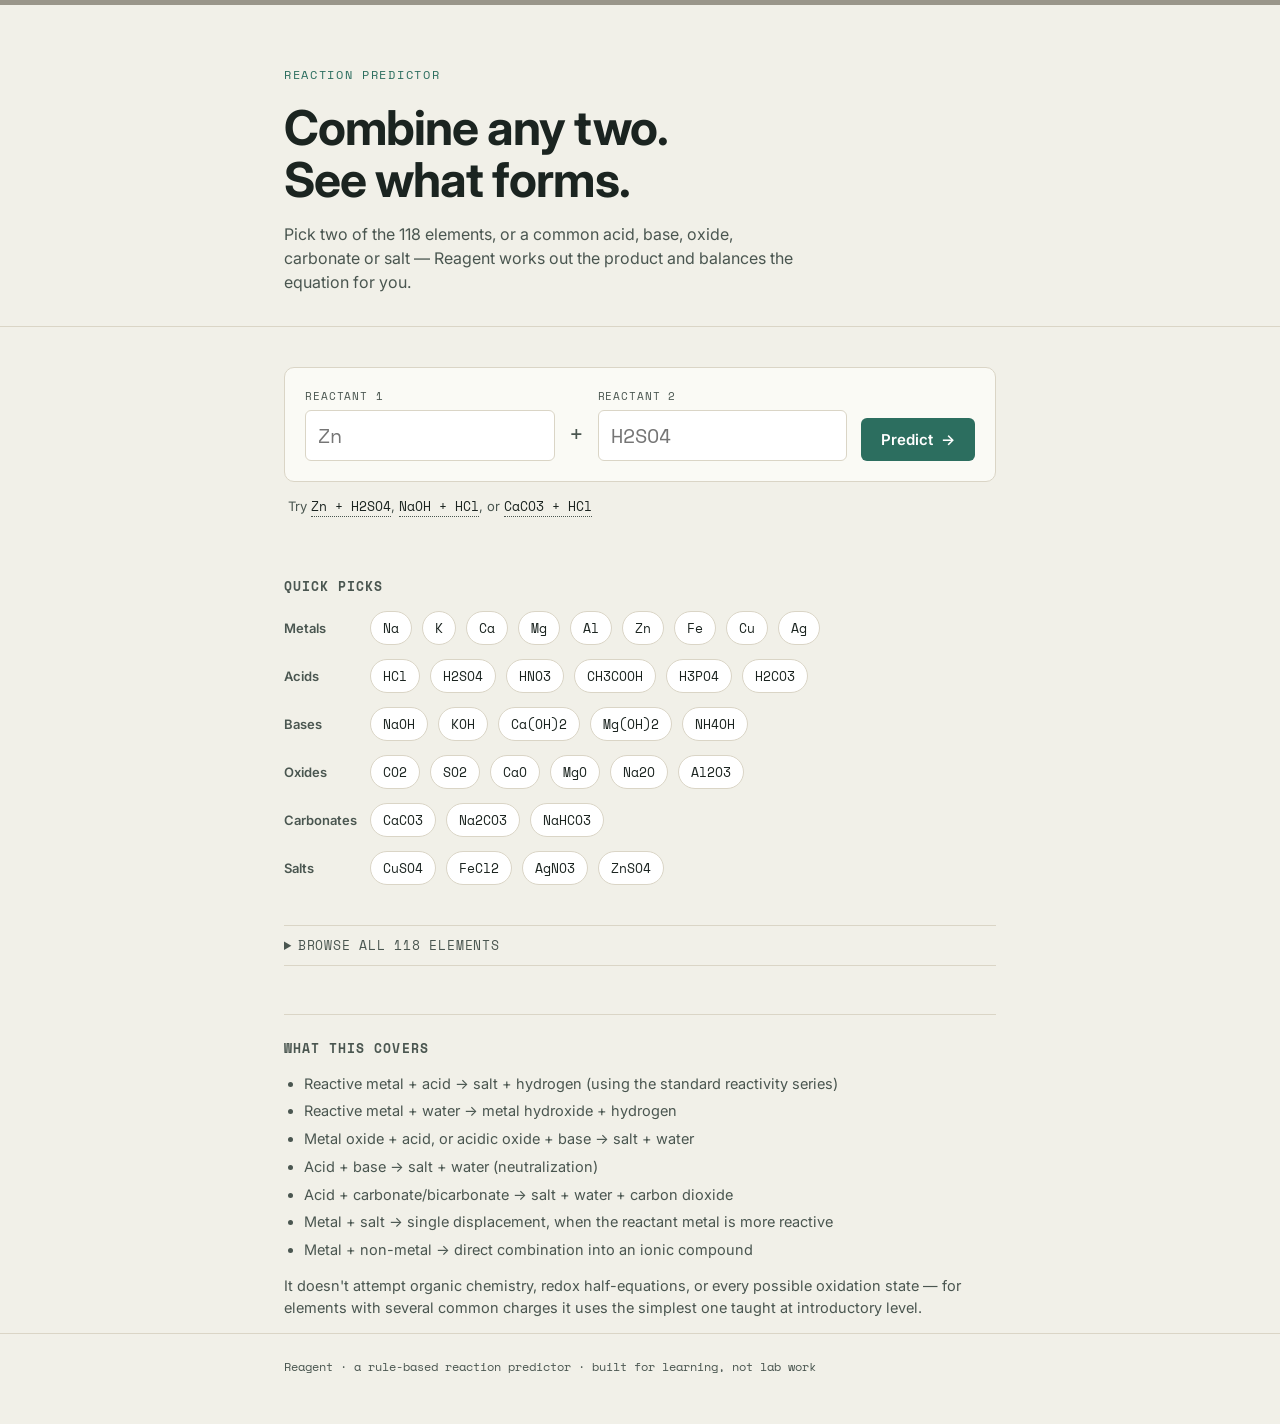
==== index.html @ 2b6641f4 "Add files via upload" ====
<!DOCTYPE html>
<html lang="en">
<head>
<meta charset="UTF-8">
<meta name="viewport" content="width=device-width, initial-scale=1.0">
<title>Reagent — reaction predictor</title>
<meta name="description" content="Combine any two elements or compounds and see the balanced reaction they form.">
<link rel="preconnect" href="https://fonts.googleapis.com">
<link rel="preconnect" href="https://fonts.gstatic.com" crossorigin>
<link href="https://fonts.googleapis.com/css2?family=Space+Mono:wght@400;700&family=Inter:wght@400;500;600;700&display=swap" rel="stylesheet">
<link rel="stylesheet" href="styles.css">
</head>
<body>

<div class="indicator-rail" id="indicatorRail" aria-hidden="true"></div>

<header class="site-header">
  <div class="wrap">
    <span class="eyebrow">Reaction Predictor</span>
    <h1>Combine any two.<br>See what forms.</h1>
    <p class="lede">Pick two of the 118 elements, or a common acid, base, oxide, carbonate or salt — Reagent works out the product and balances the equation for you.</p>
  </div>
</header>

<main class="wrap">

  <section class="equation-card" aria-label="Reaction input">
    <div class="equation-bar">
      <div class="field">
        <label for="inputA">Reactant 1</label>
        <input id="inputA" type="text" list="compoundList" placeholder="Zn" autocomplete="off" spellcheck="false">
      </div>
      <span class="operator">+</span>
      <div class="field">
        <label for="inputB">Reactant 2</label>
        <input id="inputB" type="text" list="compoundList" placeholder="H2SO4" autocomplete="off" spellcheck="false">
      </div>
      <button id="predictBtn" class="predict-btn">Predict <span class="arrow">→</span></button>
    </div>
    <datalist id="compoundList"></datalist>
    <p class="hint">Try <button class="hint-fill" data-a="Zn" data-b="H2SO4">Zn + H2SO4</button>, <button class="hint-fill" data-a="NaOH" data-b="HCl">NaOH + HCl</button>, or <button class="hint-fill" data-a="CaCO3" data-b="HCl">CaCO3 + HCl</button></p>
  </section>

  <section id="resultSection" class="result-card" hidden aria-live="polite">
    <div class="result-strip" id="resultStrip"></div>
    <div class="result-body">
      <div class="result-equation" id="resultEquation"></div>
      <div class="result-meta">
        <span class="result-label" id="resultLabel"></span>
        <p class="result-note" id="resultNote"></p>
      </div>
    </div>
  </section>

  <section class="picker-section">
    <h2 class="section-title">Quick picks</h2>
    <div class="picker-groups" id="pickerGroups"></div>
  </section>

  <section class="browser-section">
    <details id="elementDetails">
      <summary>Browse all 118 elements</summary>
      <div class="element-grid" id="elementGrid"></div>
    </details>
  </section>

  <section class="scope-note">
    <h2 class="section-title">What this covers</h2>
    <ul>
      <li>Reactive metal + acid → salt + hydrogen (using the standard reactivity series)</li>
      <li>Reactive metal + water → metal hydroxide + hydrogen</li>
      <li>Metal oxide + acid, or acidic oxide + base → salt + water</li>
      <li>Acid + base → salt + water (neutralization)</li>
      <li>Acid + carbonate/bicarbonate → salt + water + carbon dioxide</li>
      <li>Metal + salt → single displacement, when the reactant metal is more reactive</li>
      <li>Metal + non-metal → direct combination into an ionic compound</li>
    </ul>
    <p>It doesn't attempt organic chemistry, redox half-equations, or every possible oxidation state — for elements with several common charges it uses the simplest one taught at introductory level.</p>
  </section>

</main>

<footer class="site-footer">
  <div class="wrap">Reagent · a rule-based reaction predictor · built for learning, not lab work</div>
</footer>

<script src="chem.js"></script>
<script src="app.js"></script>
</body>
</html>
---- styles.css ----
:root{
  --paper:#F1F0E8;
  --paper-raised:#FAFAF5;
  --ink:#1B2420;
  --ink-soft:#4A5650;
  --line:#DAD5C6;
  --red:#C1453B;
  --violet:#5B4FCF;
  --teal:#2C6E5F;
  --gold:#C6963A;
  --grey:#9A968A;
  --mono:'Space Mono', monospace;
  --sans:'Inter', -apple-system, BlinkMacSystemFont, sans-serif;
}

*{ box-sizing:border-box; }
html{ scroll-behavior:smooth; }
body{
  margin:0;
  background:var(--paper);
  color:var(--ink);
  font-family:var(--sans);
  line-height:1.5;
  -webkit-font-smoothing:antialiased;
}
.wrap{ max-width:760px; margin:0 auto; padding:0 24px; }

/* signature element: indicator rail — a thin strip whose color reflects the
   most recent reaction's classification (acid-driven / base-driven /
   displacement / neutral / none yet) */
.indicator-rail{
  height:5px;
  width:100%;
  background:linear-gradient(90deg, var(--grey), var(--grey));
  transition:background 0.5s ease;
}
@media (prefers-reduced-motion:reduce){ .indicator-rail{ transition:none; } }

.site-header{ padding:56px 0 32px; border-bottom:1px solid var(--line); }
.eyebrow{
  font-family:var(--mono);
  font-size:12px;
  letter-spacing:0.14em;
  text-transform:uppercase;
  color:var(--teal);
  display:inline-block;
  margin-bottom:18px;
}
h1{
  font-family:var(--sans);
  font-weight:700;
  font-size:clamp(32px, 5vw, 48px);
  line-height:1.08;
  letter-spacing:-0.02em;
  margin:0 0 16px;
}
.lede{
  font-size:16px;
  color:var(--ink-soft);
  max-width:52ch;
  margin:0;
}

main{ padding-bottom:64px; }

.equation-card{ padding:40px 0 12px; }
.equation-bar{
  display:flex;
  align-items:flex-end;
  gap:14px;
  flex-wrap:wrap;
  background:var(--paper-raised);
  border:1px solid var(--line);
  border-radius:10px;
  padding:20px;
}
.field{ display:flex; flex-direction:column; gap:6px; flex:1 1 160px; min-width:140px; }
.field label{
  font-family:var(--mono);
  font-size:11px;
  letter-spacing:0.08em;
  text-transform:uppercase;
  color:var(--ink-soft);
}
.field input{
  font-family:var(--mono);
  font-size:20px;
  padding:10px 12px;
  border:1px solid var(--line);
  border-radius:6px;
  background:#fff;
  color:var(--ink);
  width:100%;
}
.field input:focus{
  outline:2px solid var(--teal);
  outline-offset:1px;
  border-color:var(--teal);
}
.operator{
  font-family:var(--mono);
  font-size:24px;
  color:var(--ink-soft);
  padding-bottom:10px;
}
.predict-btn{
  font-family:var(--sans);
  font-weight:600;
  font-size:15px;
  background:var(--teal);
  color:#fff;
  border:none;
  border-radius:6px;
  padding:12px 20px;
  cursor:pointer;
  display:flex;
  align-items:center;
  gap:8px;
  transition:background 0.15s ease, transform 0.15s ease;
}
.predict-btn:hover{ background:#245a4d; }
.predict-btn:focus-visible{ outline:2px solid var(--ink); outline-offset:2px; }
.predict-btn .arrow{ transition:transform 0.15s ease; }
.predict-btn:hover .arrow{ transform:translateX(3px); }
@media (prefers-reduced-motion:reduce){ .predict-btn, .predict-btn .arrow{ transition:none; } }

.hint{ font-size:13px; color:var(--ink-soft); margin:14px 4px 0; }
.hint-fill{
  font-family:var(--mono);
  font-size:13px;
  background:none;
  border:none;
  border-bottom:1px dotted var(--ink-soft);
  color:var(--ink);
  cursor:pointer;
  padding:0;
}
.hint-fill:hover{ color:var(--teal); border-color:var(--teal); }

.result-card{
  margin-top:24px;
  border:1px solid var(--line);
  border-radius:10px;
  overflow:hidden;
  background:var(--paper-raised);
}
.result-strip{ height:6px; background:var(--grey); }
.result-body{ padding:28px 24px; }
.result-equation{
  font-family:var(--mono);
  font-size:clamp(20px, 4vw, 28px);
  line-height:1.4;
  word-break:break-word;
}
.result-equation .coef{ color:var(--ink-soft); }
.result-equation .arrow-sep{ color:var(--gold); margin:0 10px; }
.result-meta{ margin-top:16px; padding-top:16px; border-top:1px dashed var(--line); }
.result-label{
  font-family:var(--mono);
  font-size:12px;
  letter-spacing:0.06em;
  text-transform:uppercase;
  color:var(--teal);
  font-weight:700;
}
.result-note{ margin:8px 0 0; color:var(--ink-soft); font-size:14.5px; }

.section-title{
  font-family:var(--mono);
  font-size:13px;
  letter-spacing:0.08em;
  text-transform:uppercase;
  color:var(--ink-soft);
  margin:0 0 14px;
}
.picker-section{ margin-top:48px; }
.picker-groups{ display:flex; flex-direction:column; gap:14px; }
.picker-group{ display:flex; align-items:baseline; gap:10px; flex-wrap:wrap; }
.picker-group-label{ font-size:13px; color:var(--ink-soft); min-width:76px; font-weight:600; }
.chip{
  font-family:var(--mono);
  font-size:13px;
  background:#fff;
  border:1px solid var(--line);
  border-radius:20px;
  padding:6px 12px;
  cursor:pointer;
  color:var(--ink);
}
.chip:hover{ border-color:var(--teal); color:var(--teal); }

.browser-section{ margin-top:40px; }
#elementDetails summary{
  cursor:pointer;
  font-family:var(--mono);
  font-size:13px;
  letter-spacing:0.06em;
  text-transform:uppercase;
  color:var(--ink-soft);
  padding:10px 0;
  border-top:1px solid var(--line);
  border-bottom:1px solid var(--line);
}
.element-grid{
  display:grid;
  grid-template-columns:repeat(auto-fill, minmax(52px, 1fr));
  gap:6px;
  margin-top:16px;
  max-height:340px;
  overflow-y:auto;
  padding-right:4px;
}
.el-btn{
  font-family:var(--mono);
  font-size:13px;
  font-weight:700;
  aspect-ratio:1;
  border:1px solid var(--line);
  border-radius:6px;
  background:#fff;
  cursor:pointer;
  color:var(--ink);
  display:flex;
  align-items:center;
  justify-content:center;
}
.el-btn:hover{ border-color:var(--ink); }
.el-btn[data-cat="alkali"]{ background:#FBEAE8; }
.el-btn[data-cat="alkaline"]{ background:#FCEFE0; }
.el-btn[data-cat="transition"]{ background:#E8F0EE; }
.el-btn[data-cat="posttransition"]{ background:#EFF1E4; }
.el-btn[data-cat="lanthanide"]{ background:#EFEAF6; }
.el-btn[data-cat="actinide"]{ background:#F6EAF0; }
.el-btn[data-cat="metalloid"]{ background:#F4F0E2; }
.el-btn[data-cat="nonmetal"]{ background:#E7EEF2; }
.el-btn[data-cat="halogen"]{ background:#FDF1E6; }
.el-btn[data-cat="noble"]{ background:#F0F0F0; color:var(--grey); }

.scope-note{
  margin-top:48px;
  padding-top:24px;
  border-top:1px solid var(--line);
  font-size:14.5px;
  color:var(--ink-soft);
}
.scope-note ul{ padding-left:20px; margin:0 0 14px; }
.scope-note li{ margin-bottom:6px; }

.site-footer{
  border-top:1px solid var(--line);
  padding:24px 0 48px;
  font-family:var(--mono);
  font-size:12px;
  color:var(--ink-soft);
}

@media (max-width:520px){
  .equation-bar{ flex-direction:column; align-items:stretch; }
  .operator{ align-self:center; padding:0; }
  .predict-btn{ justify-content:center; }
}
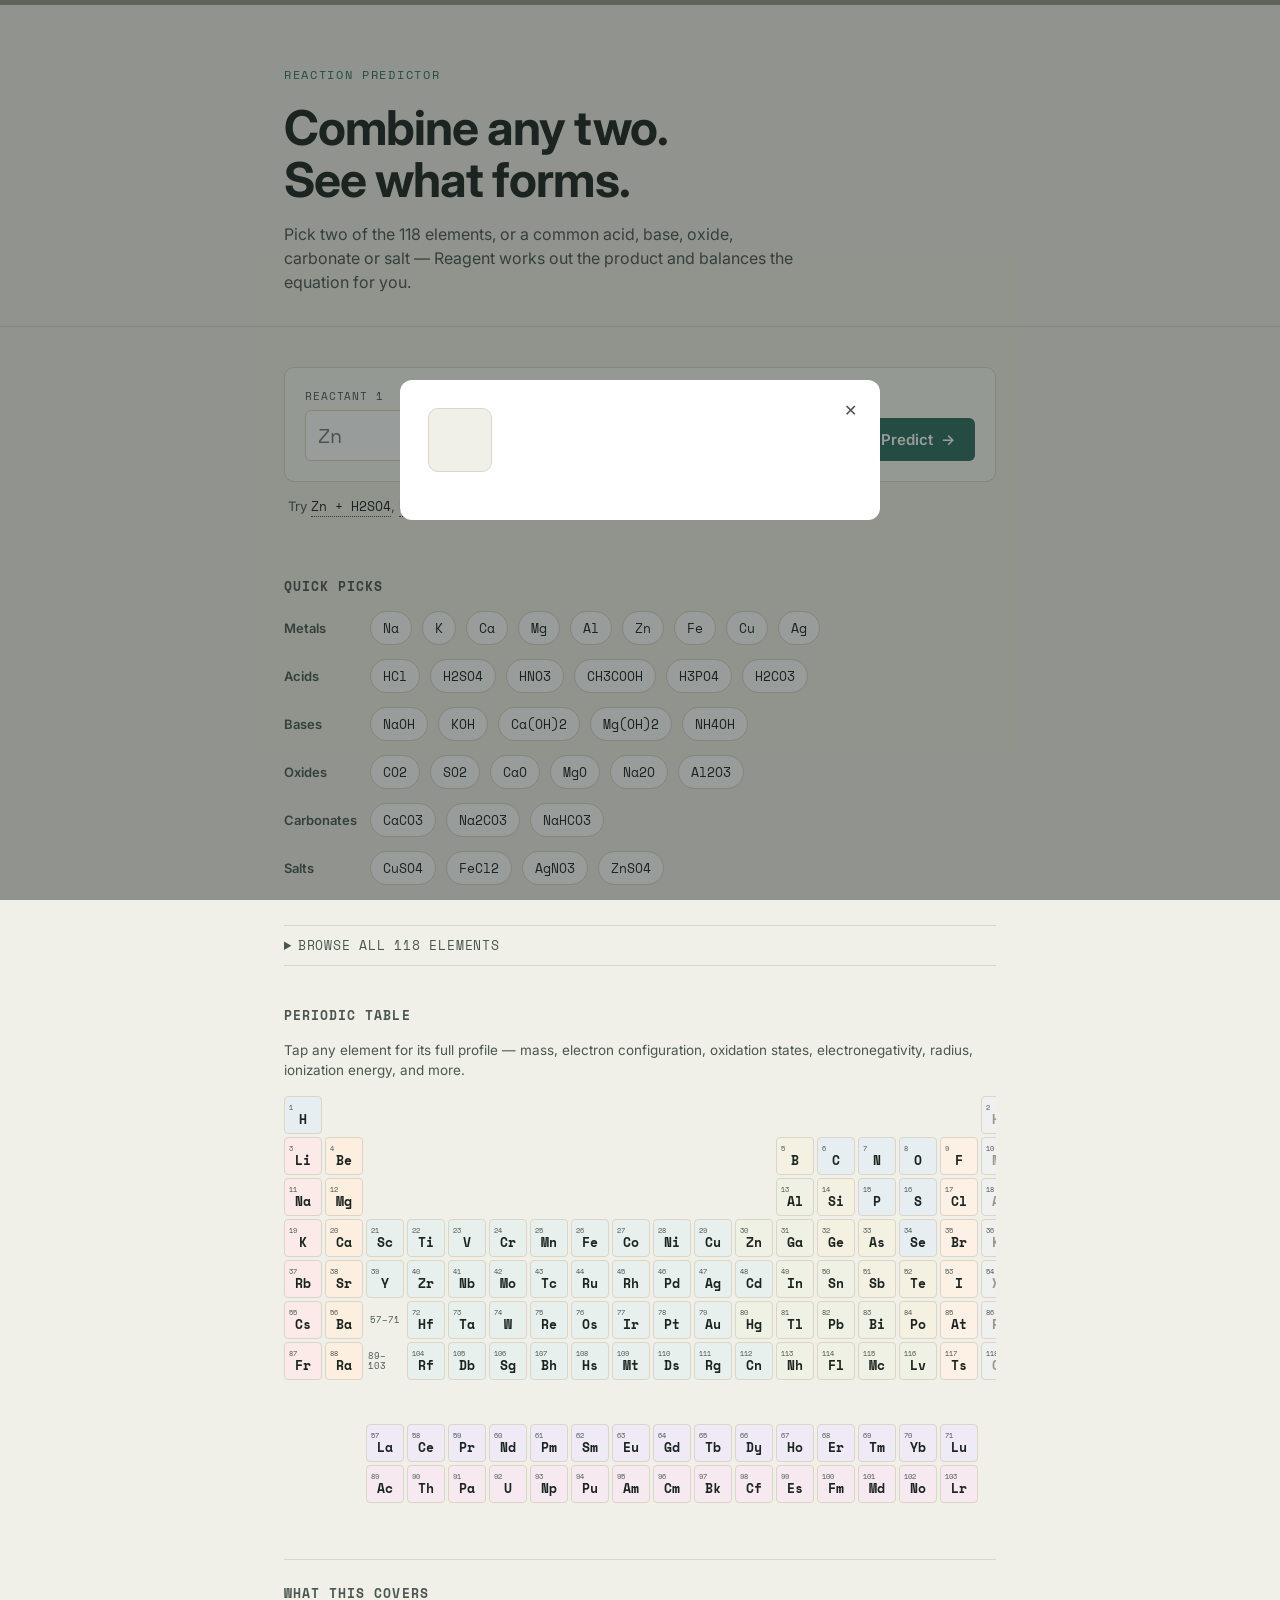
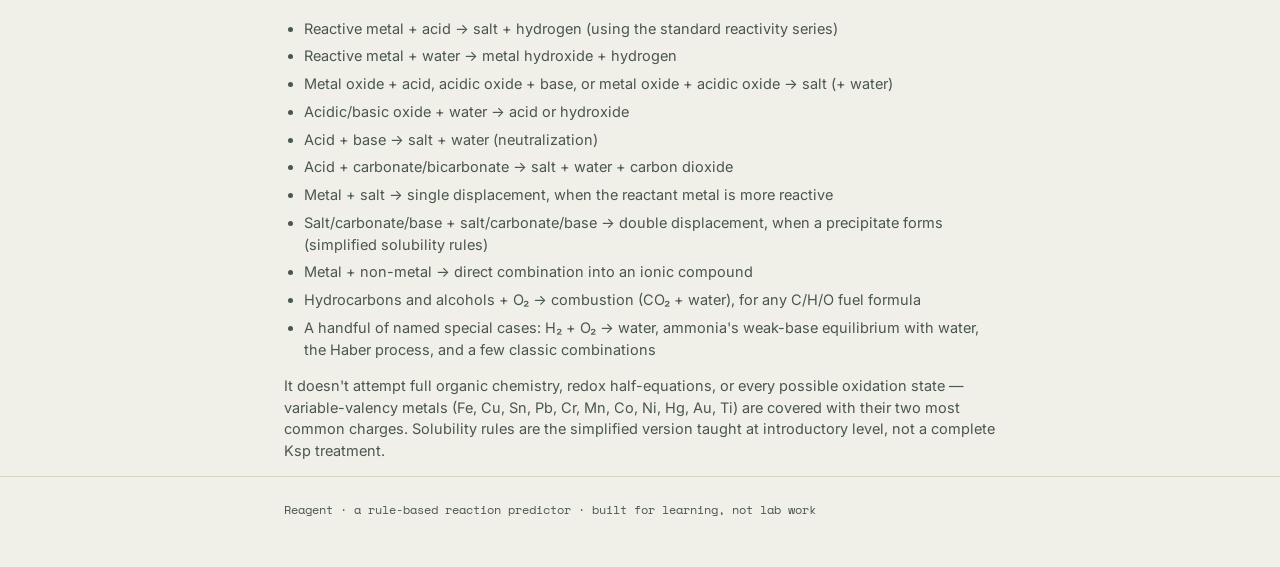
==== commit 21a39d53: "new update cld" ====
--- a/index.html
+++ b/index.html
@@ -64,18 +64,30 @@
     </details>
   </section>
 
+  <section class="periodic-section">
+    <h2 class="section-title">Periodic table</h2>
+    <p class="periodic-hint">Tap any element for its full profile — mass, electron configuration, oxidation states, electronegativity, radius, ionization energy, and more.</p>
+    <div class="periodic-scroll">
+      <div class="periodic-grid" id="periodicGrid"></div>
+    </div>
+  </section>
+
   <section class="scope-note">
     <h2 class="section-title">What this covers</h2>
     <ul>
       <li>Reactive metal + acid → salt + hydrogen (using the standard reactivity series)</li>
       <li>Reactive metal + water → metal hydroxide + hydrogen</li>
-      <li>Metal oxide + acid, or acidic oxide + base → salt + water</li>
+      <li>Metal oxide + acid, acidic oxide + base, or metal oxide + acidic oxide → salt (+ water)</li>
+      <li>Acidic/basic oxide + water → acid or hydroxide</li>
       <li>Acid + base → salt + water (neutralization)</li>
       <li>Acid + carbonate/bicarbonate → salt + water + carbon dioxide</li>
       <li>Metal + salt → single displacement, when the reactant metal is more reactive</li>
+      <li>Salt/carbonate/base + salt/carbonate/base → double displacement, when a precipitate forms (simplified solubility rules)</li>
       <li>Metal + non-metal → direct combination into an ionic compound</li>
+      <li>Hydrocarbons and alcohols + O₂ → combustion (CO₂ + water), for any C/H/O fuel formula</li>
+      <li>A handful of named special cases: H₂ + O₂ → water, ammonia's weak-base equilibrium with water, the Haber process, and a few classic combinations</li>
     </ul>
-    <p>It doesn't attempt organic chemistry, redox half-equations, or every possible oxidation state — for elements with several common charges it uses the simplest one taught at introductory level.</p>
+    <p>It doesn't attempt full organic chemistry, redox half-equations, or every possible oxidation state — variable-valency metals (Fe, Cu, Sn, Pb, Cr, Mn, Co, Ni, Hg, Au, Ti) are covered with their two most common charges. Solubility rules are the simplified version taught at introductory level, not a complete Ksp treatment.</p>
   </section>
 
 </main>
@@ -84,7 +96,22 @@
   <div class="wrap">Reagent · a rule-based reaction predictor · built for learning, not lab work</div>
 </footer>
 
+<div class="modal-overlay" id="modalOverlay" hidden>
+  <div class="modal" role="dialog" aria-modal="true" aria-labelledby="modalName">
+    <button class="modal-close" id="modalClose" aria-label="Close">✕</button>
+    <div class="modal-head">
+      <span class="modal-symbol" id="modalSymbol"></span>
+      <div>
+        <div class="modal-name" id="modalName"></div>
+        <div class="modal-cat" id="modalCat"></div>
+      </div>
+    </div>
+    <div class="modal-grid" id="modalGrid"></div>
+  </div>
+</div>
+
 <script src="chem.js"></script>
+<script src="periodic-data.js"></script>
 <script src="app.js"></script>
 </body>
 </html>
--- a/styles.css
+++ b/styles.css
@@ -236,6 +236,104 @@
 .el-btn[data-cat="halogen"]{ background:#FDF1E6; }
 .el-btn[data-cat="noble"]{ background:#F0F0F0; color:var(--grey); }
 
+.periodic-section{ margin-top:40px; }
+.periodic-hint{ font-size:13.5px; color:var(--ink-soft); margin:0 0 16px; }
+.periodic-scroll{
+  overflow-x:auto;
+  padding-bottom:8px;
+  -webkit-overflow-scrolling:touch;
+}
+.periodic-grid{
+  display:grid;
+  grid-template-columns:repeat(18, minmax(38px, 1fr));
+  grid-auto-rows:minmax(38px, auto);
+  gap:3px;
+  min-width:720px;
+}
+.pt-cell{
+  font-family:var(--mono);
+  border:1px solid var(--line);
+  border-radius:4px;
+  background:#fff;
+  cursor:pointer;
+  display:flex;
+  flex-direction:column;
+  align-items:center;
+  justify-content:center;
+  padding:2px;
+  line-height:1.1;
+  color:var(--ink);
+  min-width:0;
+}
+.pt-cell:hover{ outline:2px solid var(--ink); outline-offset:-2px; }
+.pt-cell .pt-num{ font-size:7px; color:var(--ink-soft); align-self:flex-start; margin-left:2px; }
+.pt-cell .pt-sym{ font-size:13px; font-weight:700; }
+.pt-cell.pt-spacer{ background:transparent; border:none; cursor:default; }
+.pt-cell.pt-spacer:hover{ outline:none; }
+.pt-cell[data-cat="alkali"]{ background:#FBEAE8; }
+.pt-cell[data-cat="alkaline"]{ background:#FCEFE0; }
+.pt-cell[data-cat="transition"]{ background:#E8F0EE; }
+.pt-cell[data-cat="posttransition"]{ background:#EFF1E4; }
+.pt-cell[data-cat="lanthanide"]{ background:#EFEAF6; }
+.pt-cell[data-cat="actinide"]{ background:#F6EAF0; }
+.pt-cell[data-cat="metalloid"]{ background:#F4F0E2; }
+.pt-cell[data-cat="nonmetal"]{ background:#E7EEF2; }
+.pt-cell[data-cat="halogen"]{ background:#FDF1E6; }
+.pt-cell[data-cat="noble"]{ background:#F0F0F0; color:var(--grey); }
+
+.modal-overlay{
+  position:fixed; inset:0;
+  background:rgba(27,36,32,0.45);
+  display:flex; align-items:center; justify-content:center;
+  padding:20px;
+  z-index:100;
+}
+.modal{
+  background:#fff;
+  border-radius:12px;
+  max-width:480px;
+  width:100%;
+  max-height:86vh;
+  overflow-y:auto;
+  padding:28px;
+  position:relative;
+}
+.modal-close{
+  position:absolute; top:14px; right:14px;
+  background:none; border:none;
+  font-size:16px; cursor:pointer;
+  color:var(--ink-soft);
+  width:32px; height:32px;
+  border-radius:6px;
+}
+.modal-close:hover{ background:var(--paper); }
+.modal-head{ display:flex; align-items:center; gap:16px; margin-bottom:20px; }
+.modal-symbol{
+  font-family:var(--mono);
+  font-size:36px;
+  font-weight:700;
+  background:var(--paper);
+  border:1px solid var(--line);
+  border-radius:10px;
+  width:64px; height:64px;
+  display:flex; align-items:center; justify-content:center;
+  flex-shrink:0;
+}
+.modal-name{ font-size:20px; font-weight:700; }
+.modal-cat{ font-size:13px; color:var(--teal); font-family:var(--mono); text-transform:uppercase; letter-spacing:0.04em; }
+.modal-grid{
+  display:grid;
+  grid-template-columns:1fr 1fr;
+  gap:12px 16px;
+}
+.modal-item{ border-top:1px dashed var(--line); padding-top:8px; }
+.modal-item-label{ font-size:11px; text-transform:uppercase; letter-spacing:0.06em; color:var(--ink-soft); font-family:var(--mono); }
+.modal-item-value{ font-size:14.5px; margin-top:3px; font-family:var(--mono); word-break:break-word; }
+@media (max-width:480px){
+  .modal-grid{ grid-template-columns:1fr; }
+  .modal{ padding:22px; }
+}
+
 .scope-note{
   margin-top:48px;
   padding-top:24px;
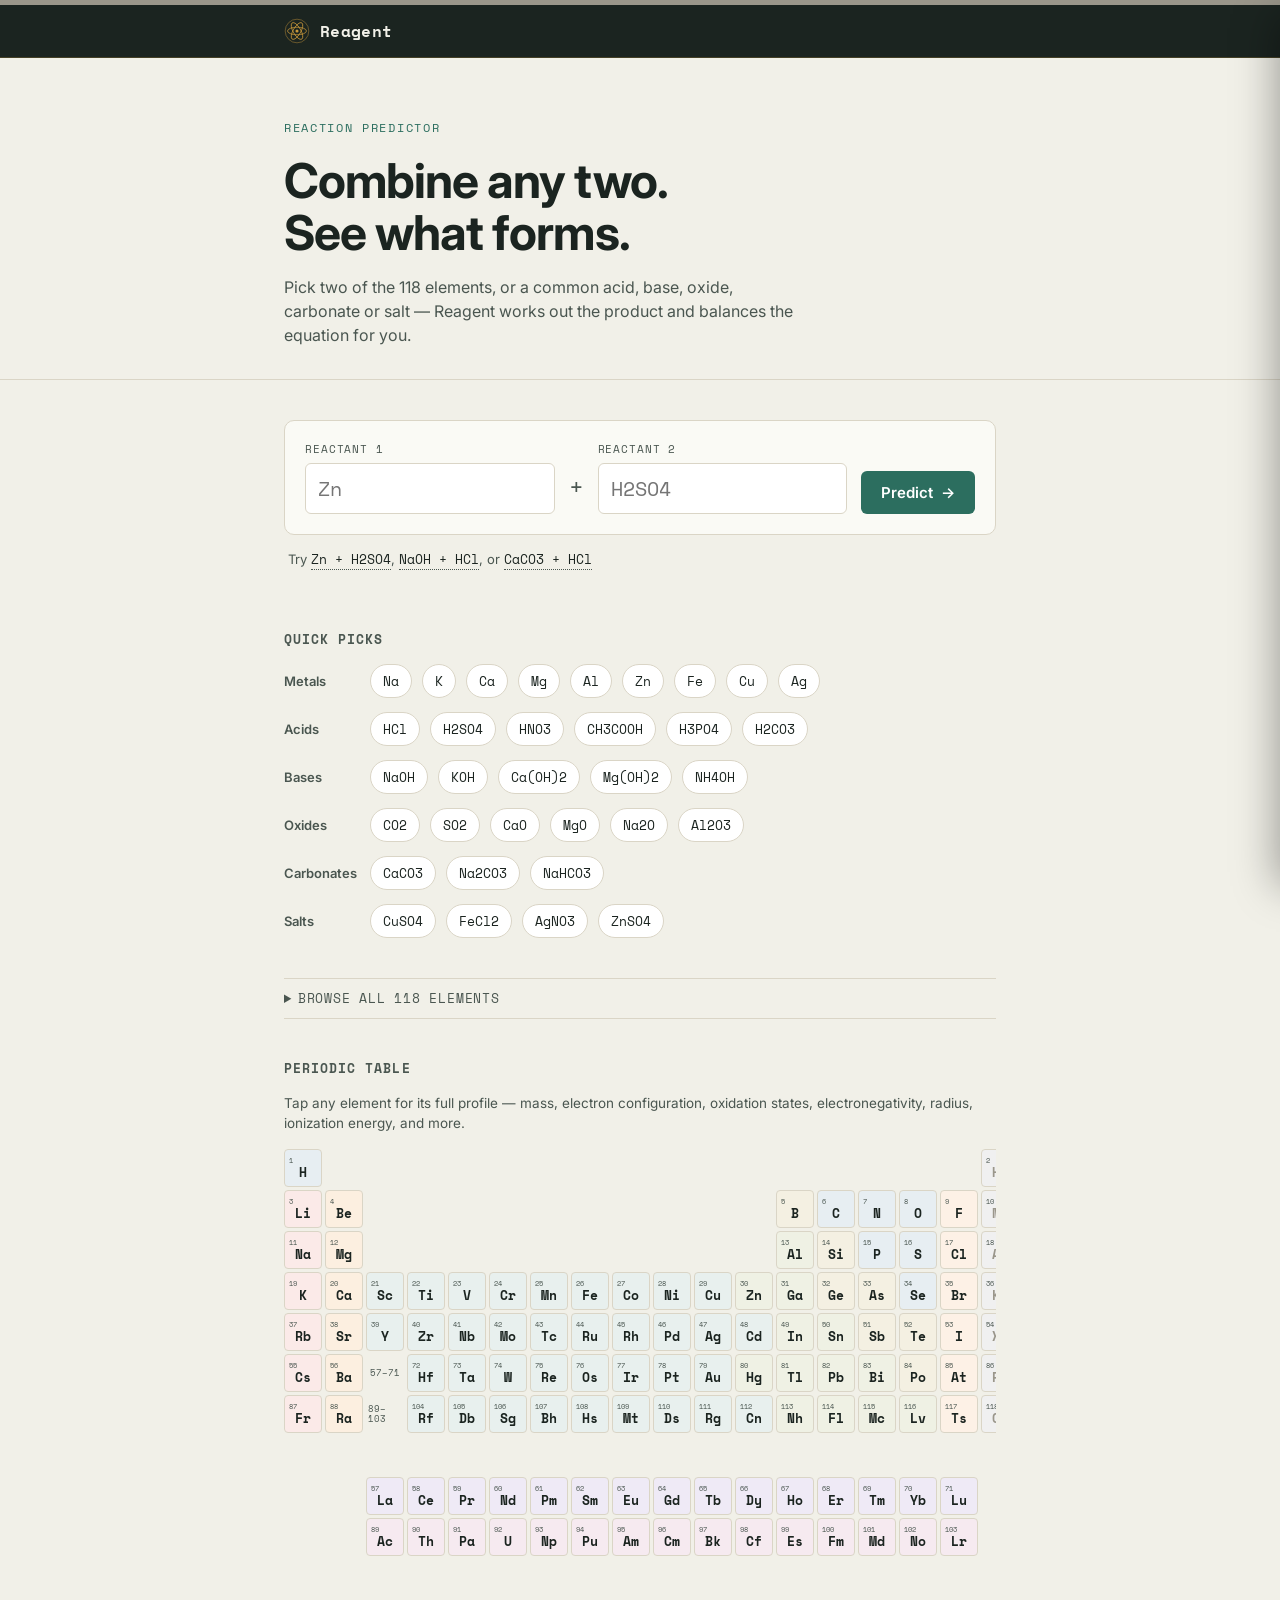
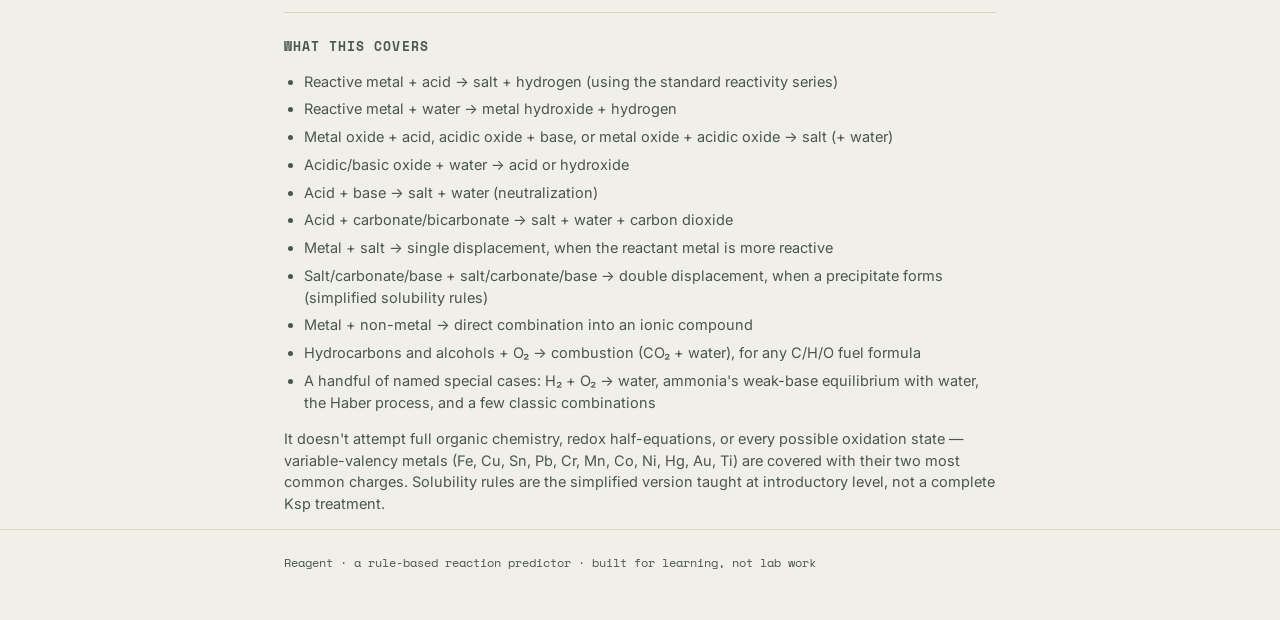
==== commit 057f0cec: "new upload cld" ====
--- a/index.html
+++ b/index.html
@@ -13,6 +13,64 @@
 <body>
 
 <div class="indicator-rail" id="indicatorRail" aria-hidden="true"></div>
+
+<header class="top-nav">
+  <div class="top-nav-inner">
+    <a href="index.html" class="brand">
+      <svg class="brand-mark" width="26" height="26" viewBox="0 0 44 44" aria-hidden="true">
+        <circle cx="22" cy="22" r="20" fill="none" stroke="var(--gold)" stroke-width="1.4" opacity="0.55"/>
+        <circle cx="22" cy="22" r="2.6" fill="var(--gold)"/>
+        <ellipse cx="22" cy="22" rx="16" ry="6.4" fill="none" stroke="var(--gold)" stroke-width="1.3" transform="rotate(0 22 22)"/>
+        <ellipse cx="22" cy="22" rx="16" ry="6.4" fill="none" stroke="var(--gold)" stroke-width="1.3" transform="rotate(60 22 22)"/>
+        <ellipse cx="22" cy="22" rx="16" ry="6.4" fill="none" stroke="var(--gold)" stroke-width="1.3" transform="rotate(120 22 22)"/>
+      </svg>
+      <span class="brand-name">Reagent</span>
+    </a>
+    <button class="hamburger" id="hamburgerBtn" aria-label="Open menu" aria-expanded="false" aria-controls="siteDrawer">
+      <span></span><span></span><span></span>
+    </button>
+  </div>
+</header>
+
+<div class="drawer-overlay" id="drawerOverlay" hidden></div>
+<nav class="drawer" id="siteDrawer" aria-hidden="true">
+  <div class="drawer-head">
+    <span class="drawer-title">Menu</span>
+    <button class="drawer-close" id="drawerCloseBtn" aria-label="Close menu">✕</button>
+  </div>
+  <div class="drawer-body">
+    <a href="index.html" class="drawer-link">Home</a>
+
+    <div class="drawer-section">
+      <button class="drawer-section-toggle" aria-expanded="false">
+        <span>Atomic Structure</span><span class="chev">⌄</span>
+      </button>
+      <div class="drawer-submenu-wrap"><div class="drawer-submenu">
+        <a href="electronic-configuration.html">Electronic Configuration</a>
+        <a href="subshell-orbital-concept.html">Subshell &amp; Orbital Concept</a>
+        <a href="atomic-number.html">Atomic Number</a>
+        <a href="isotope.html">Isotope</a>
+        <a href="isotone.html">Isotone</a>
+        <a href="isobar.html">Isobar</a>
+        <a href="isomer.html">Isomer</a>
+      </div></div>
+    </div>
+
+    <div class="drawer-section">
+      <button class="drawer-section-toggle" aria-expanded="false">
+        <span>Periodic Table</span><span class="chev">⌄</span>
+      </button>
+      <div class="drawer-submenu-wrap"><div class="drawer-submenu">
+        <a href="doberiner-triad-law.html">D&ouml;bereiner's Triad Law</a>
+        <a href="newland-octave-rule.html">Newland's Octave Rule</a>
+        <a href="mendeleev-periodic-table.html">Mendeleev's Periodic Table</a>
+        <a href="modern-periodic-table.html">Modern Periodic Table</a>
+      </div></div>
+    </div>
+
+    <a href="contact.html" class="drawer-link">Contact</a>
+  </div>
+</nav>
 
 <header class="site-header">
   <div class="wrap">
@@ -112,6 +170,7 @@
 
 <script src="chem.js"></script>
 <script src="periodic-data.js"></script>
+<script src="nav.js"></script>
 <script src="app.js"></script>
 </body>
 </html>
--- a/styles.css
+++ b/styles.css
@@ -35,6 +35,181 @@
   transition:background 0.5s ease;
 }
 @media (prefers-reduced-motion:reduce){ .indicator-rail{ transition:none; } }
+
+/* ---------------------------------------------------------------------- */
+/* Top nav bar — logo + hamburger, sits above the hero                     */
+/* ---------------------------------------------------------------------- */
+.top-nav{
+  position:sticky;
+  top:0;
+  z-index:60;
+  background:var(--ink);
+  border-bottom:1px solid rgba(198,150,58,0.25);
+}
+.top-nav-inner{
+  max-width:760px;
+  margin:0 auto;
+  padding:13px 24px;
+  display:flex;
+  align-items:center;
+  justify-content:space-between;
+}
+.brand{
+  display:flex;
+  align-items:center;
+  gap:10px;
+  text-decoration:none;
+  color:var(--paper);
+}
+.brand-mark{ flex-shrink:0; }
+.brand-name{
+  font-family:var(--mono);
+  font-weight:700;
+  font-size:16px;
+  letter-spacing:0.02em;
+}
+
+.hamburger{
+  width:32px;
+  height:24px;
+  padding:2px;
+  display:flex;
+  flex-direction:column;
+  justify-content:space-between;
+  background:none;
+  border:none;
+  cursor:pointer;
+}
+.hamburger span{
+  display:block;
+  height:2px;
+  background:var(--paper);
+  border-radius:2px;
+  transition:transform 0.3s ease, opacity 0.3s ease;
+}
+.hamburger.open span:nth-child(1){ transform:translateY(10px) rotate(45deg); }
+.hamburger.open span:nth-child(2){ opacity:0; }
+.hamburger.open span:nth-child(3){ transform:translateY(-10px) rotate(-45deg); }
+@media (prefers-reduced-motion:reduce){ .hamburger span{ transition:none; } }
+
+/* ---------------------------------------------------------------------- */
+/* Drawer                                                                   */
+/* ---------------------------------------------------------------------- */
+.drawer-overlay{
+  position:fixed; inset:0;
+  background:rgba(27,36,32,0.5);
+  z-index:70;
+  opacity:0;
+  transition:opacity 0.3s ease;
+}
+.drawer-overlay[hidden]{ display:none !important; }
+.drawer-overlay.show{ opacity:1; }
+
+.drawer{
+  position:fixed;
+  top:0; right:0;
+  height:100vh;
+  width:min(340px, 88vw);
+  background:var(--paper-raised);
+  z-index:80;
+  transform:translateX(100%);
+  transition:transform 0.4s cubic-bezier(0.22,0.68,0.2,1);
+  box-shadow:-18px 0 40px -14px rgba(0,0,0,0.35);
+  display:flex;
+  flex-direction:column;
+  overflow-y:auto;
+}
+.drawer.open{ transform:translateX(0); }
+@media (prefers-reduced-motion:reduce){
+  .drawer{ transition:none; }
+  .drawer-overlay{ transition:none; }
+}
+
+.drawer-head{
+  display:flex;
+  align-items:center;
+  justify-content:space-between;
+  padding:18px 20px;
+  border-bottom:1px solid var(--line);
+}
+.drawer-title{
+  font-family:var(--mono);
+  font-size:11px;
+  letter-spacing:0.18em;
+  text-transform:uppercase;
+  color:var(--ink-soft);
+}
+.drawer-close{
+  background:none;
+  border:none;
+  cursor:pointer;
+  font-size:15px;
+  color:var(--ink-soft);
+  width:30px; height:30px;
+  border-radius:6px;
+}
+.drawer-close:hover{ background:var(--paper); color:var(--ink); }
+
+.drawer-body{ padding:8px 10px 30px; }
+
+.drawer-link{
+  display:block;
+  font-family:var(--sans);
+  font-weight:600;
+  font-size:15.5px;
+  color:var(--ink);
+  text-decoration:none;
+  padding:13px 12px;
+  border-radius:6px;
+}
+.drawer-link:hover{ background:var(--paper); }
+.drawer-link.active{ color:var(--teal); }
+
+.drawer-section-toggle{
+  width:100%;
+  display:flex;
+  align-items:center;
+  justify-content:space-between;
+  background:none;
+  border:none;
+  cursor:pointer;
+  font-family:var(--sans);
+  font-weight:600;
+  font-size:15.5px;
+  color:var(--ink);
+  padding:13px 12px;
+  text-align:left;
+  border-radius:6px;
+}
+.drawer-section-toggle:hover{ background:var(--paper); }
+.drawer-section-toggle .chev{
+  font-family:var(--mono);
+  color:var(--gold);
+  transition:transform 0.3s ease;
+  margin-left:10px;
+}
+.drawer-section.open .drawer-section-toggle .chev{ transform:rotate(180deg); }
+
+.drawer-submenu-wrap{
+  display:grid;
+  grid-template-rows:0fr;
+  transition:grid-template-rows 0.32s ease;
+}
+.drawer-section.open .drawer-submenu-wrap{ grid-template-rows:1fr; }
+.drawer-submenu{ overflow:hidden; min-height:0; }
+.drawer-submenu a{
+  display:block;
+  font-family:var(--mono);
+  font-size:12.5px;
+  color:var(--ink-soft);
+  text-decoration:none;
+  padding:10px 12px 10px 24px;
+  border-left:1px dashed var(--line);
+  margin-left:12px;
+}
+.drawer-submenu a:hover{ color:var(--teal); }
+.drawer-submenu a.active{ color:var(--teal); }
+@media (prefers-reduced-motion:reduce){ .drawer-submenu-wrap{ transition:none; } }
 
 .site-header{ padding:56px 0 32px; border-bottom:1px solid var(--line); }
 .eyebrow{
@@ -288,6 +463,9 @@
   padding:20px;
   z-index:100;
 }
+.modal-overlay[hidden]{
+  display:none !important;
+}
 .modal{
   background:#fff;
   border-radius:12px;
@@ -344,6 +522,107 @@
 .scope-note ul{ padding-left:20px; margin:0 0 14px; }
 .scope-note li{ margin-bottom:6px; }
 
+.info-card{
+  margin-top:8px;
+  border:1px solid var(--line);
+  border-radius:10px;
+  overflow:hidden;
+  background:var(--paper-raised);
+}
+.info-strip{ height:6px; background:var(--teal); }
+.info-body{ padding:32px 28px; }
+.info-kicker{
+  font-family:var(--mono);
+  font-size:12px;
+  letter-spacing:0.06em;
+  text-transform:uppercase;
+  color:var(--teal);
+  font-weight:700;
+  display:block;
+  margin-bottom:10px;
+}
+.info-body h2{
+  font-family:var(--sans);
+  font-weight:700;
+  font-size:24px;
+  margin:0 0 14px;
+}
+.info-body p{ color:var(--ink-soft); line-height:1.65; margin:0 0 12px; }
+.info-placeholder{
+  margin-top:18px;
+  padding-top:16px;
+  border-top:1px dashed var(--line);
+  font-family:var(--mono);
+  font-size:12.5px;
+  color:var(--ink-soft);
+}
+
+.back-link{
+  display:inline-block;
+  margin-top:28px;
+  font-family:var(--mono);
+  font-size:12.5px;
+  letter-spacing:0.03em;
+  color:var(--ink-soft);
+  text-decoration:none;
+}
+.back-link:hover{ color:var(--teal); }
+
+/* Contact page form, styled like the equation-bar inputs */
+.contact-form{
+  display:flex;
+  flex-direction:column;
+  gap:20px;
+}
+.contact-field label{
+  display:block;
+  font-family:var(--mono);
+  font-size:11px;
+  letter-spacing:0.08em;
+  text-transform:uppercase;
+  color:var(--ink-soft);
+  margin-bottom:6px;
+}
+.contact-field .req{ color:var(--red); margin-left:3px; }
+.contact-field input, .contact-field textarea{
+  width:100%;
+  font-family:var(--sans);
+  font-size:15.5px;
+  padding:11px 12px;
+  border:1px solid var(--line);
+  border-radius:6px;
+  background:#fff;
+  color:var(--ink);
+}
+.contact-field input:focus, .contact-field textarea:focus{
+  outline:2px solid var(--teal);
+  outline-offset:1px;
+  border-color:var(--teal);
+}
+.contact-field textarea{ resize:vertical; min-height:110px; }
+.contact-two-col{ display:grid; grid-template-columns:1fr 1fr; gap:20px; }
+@media (max-width:480px){ .contact-two-col{ grid-template-columns:1fr; } }
+.contact-submit-row{
+  display:flex;
+  align-items:center;
+  justify-content:space-between;
+  margin-top:4px;
+  padding-top:20px;
+  border-top:1px dashed var(--line);
+  flex-wrap:wrap;
+  gap:12px;
+}
+.contact-sig{ font-family:var(--mono); font-size:13px; color:var(--ink-soft); font-style:italic; }
+.contact-status{
+  margin-top:4px;
+  font-family:var(--mono);
+  font-size:12.5px;
+  min-height:18px;
+}
+.contact-status.ok{ color:var(--teal); }
+.contact-status.err{ color:var(--red); }
+.hp{ position:absolute; left:-9999px; opacity:0; height:0; }
+
 .site-footer{
   border-top:1px solid var(--line);
   padding:24px 0 48px;
